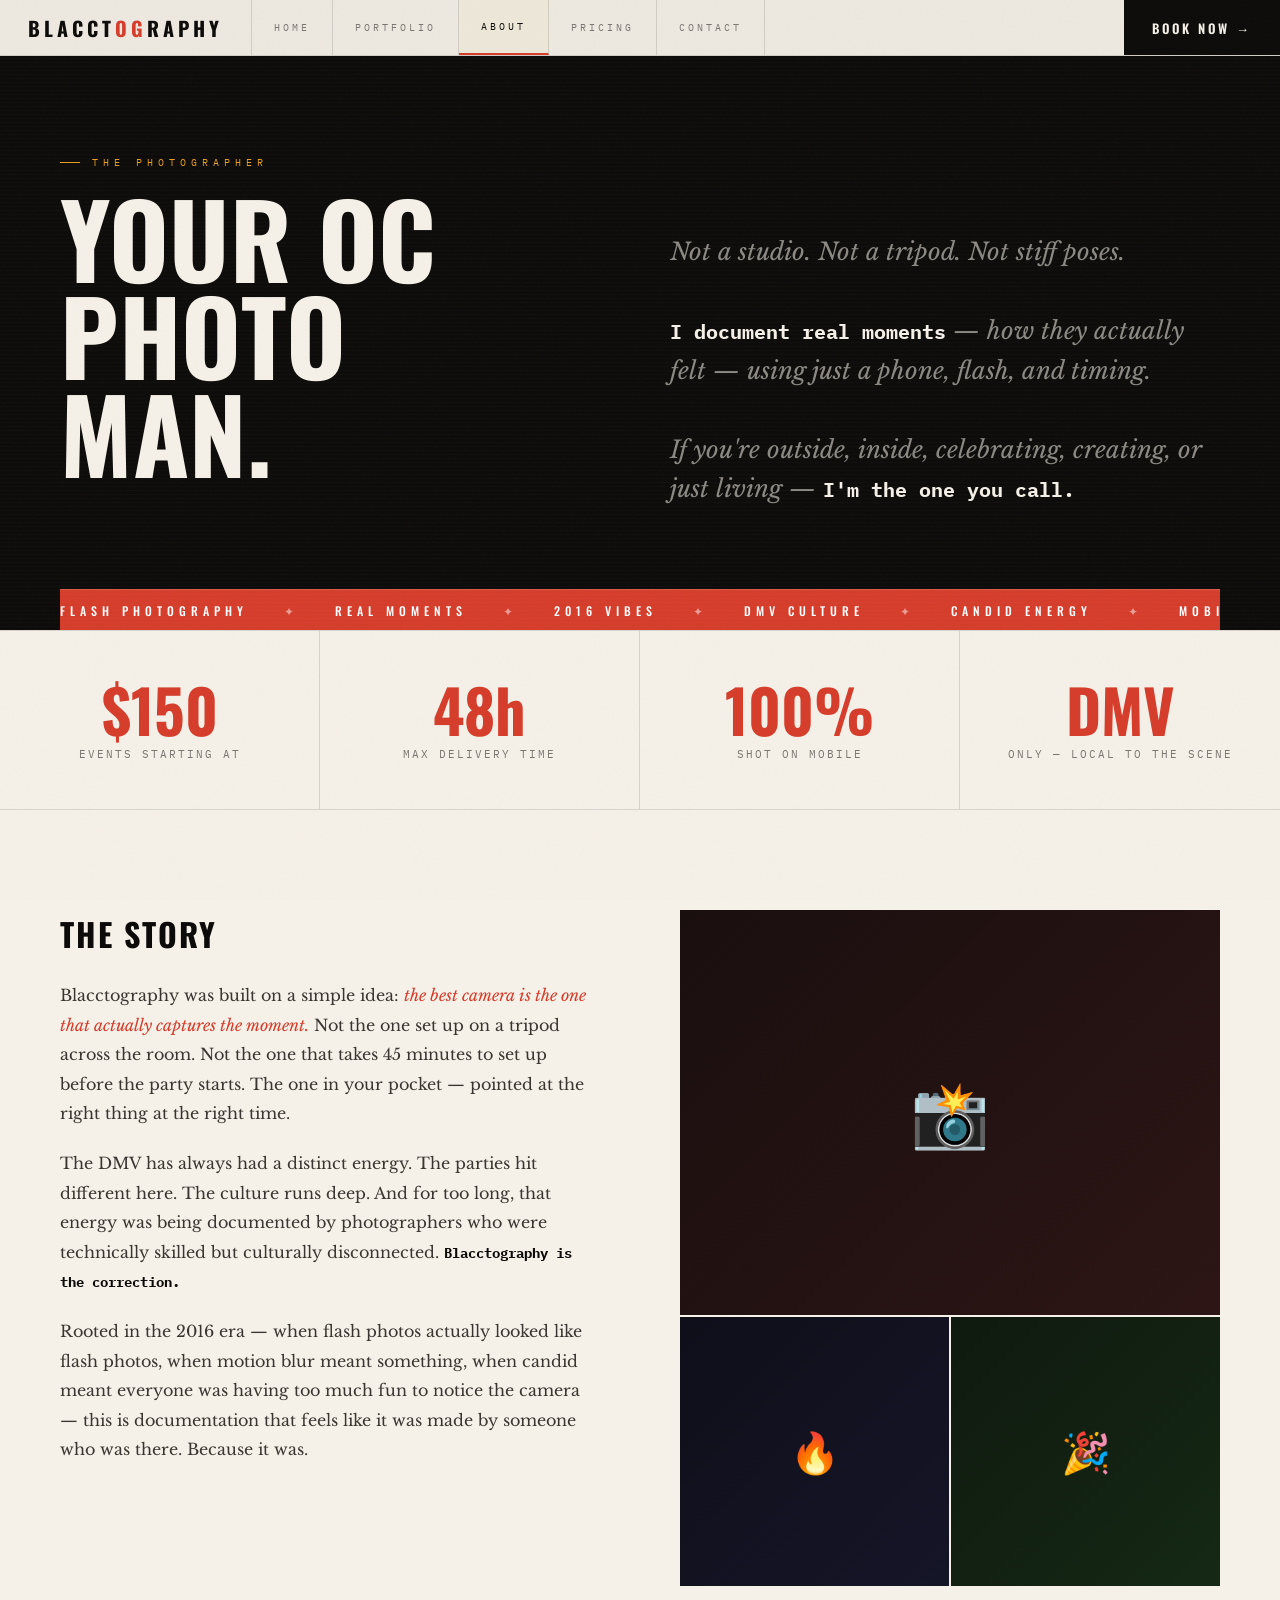
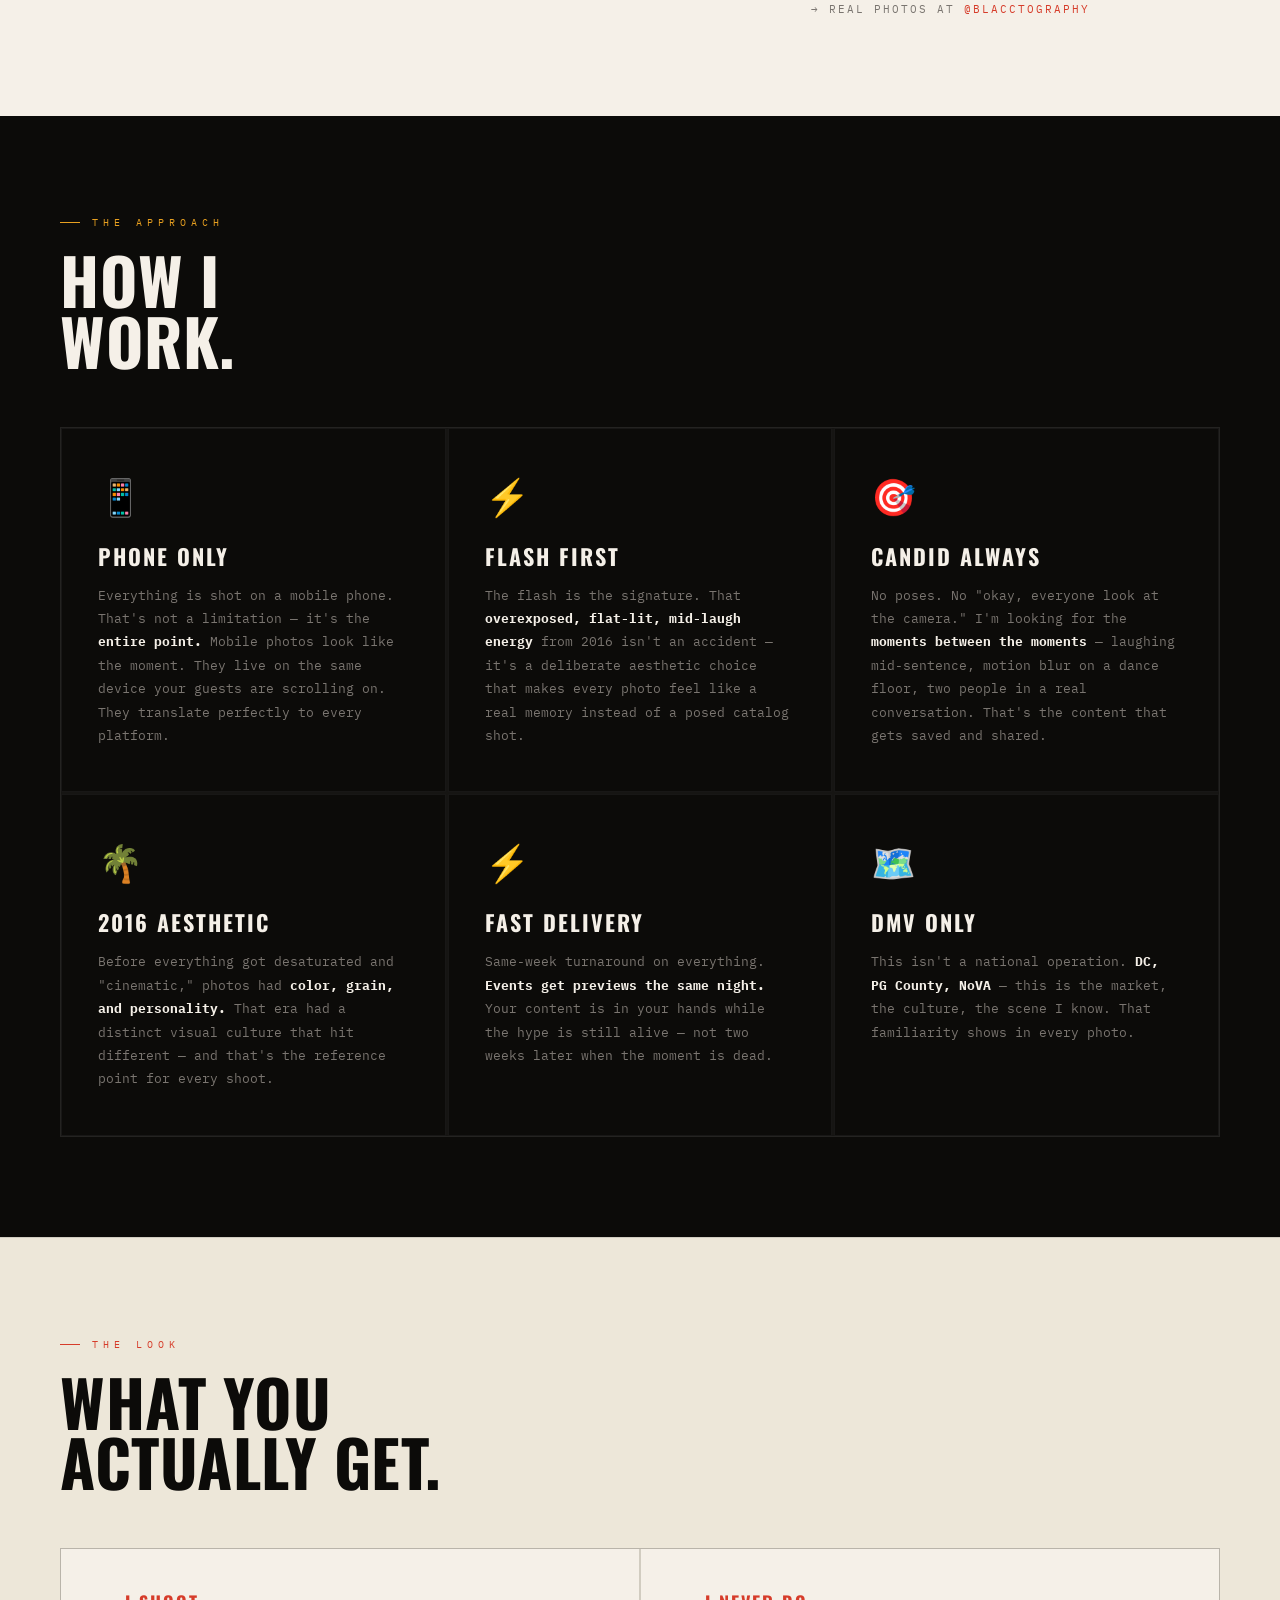
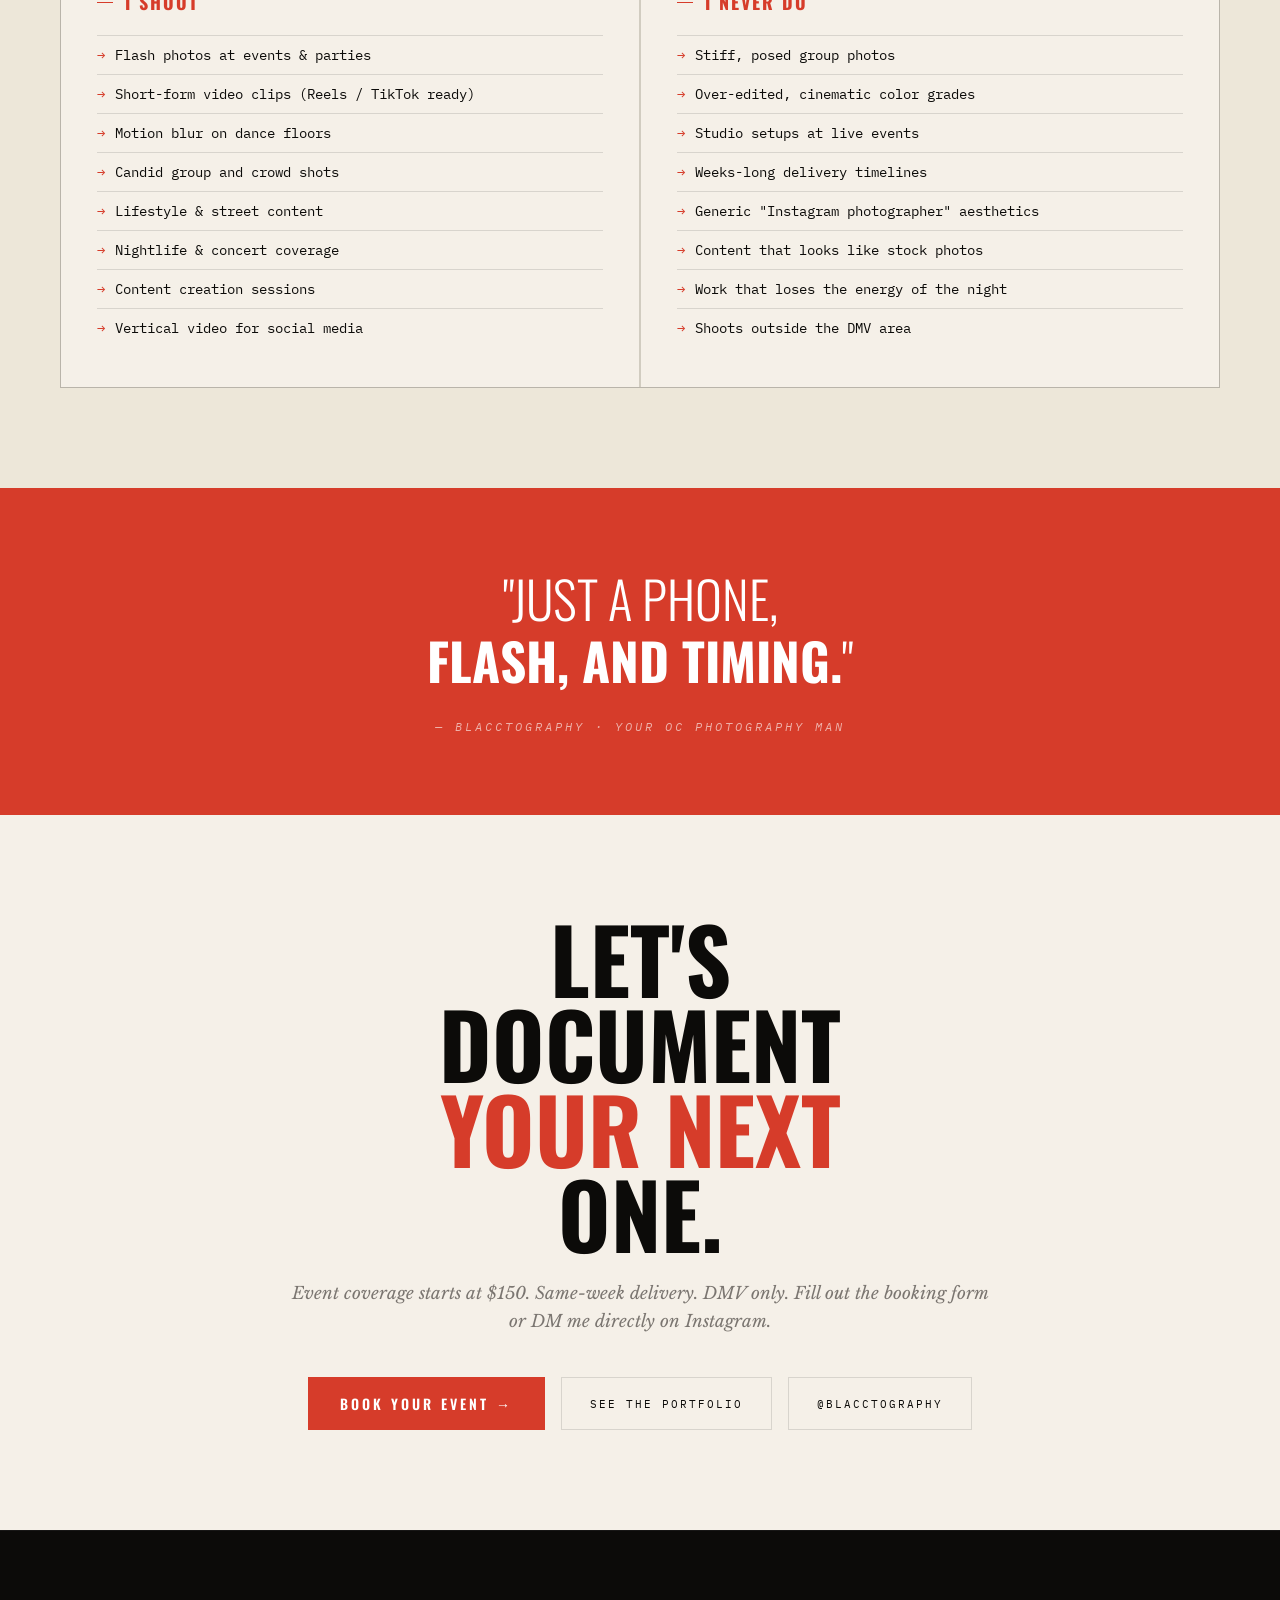
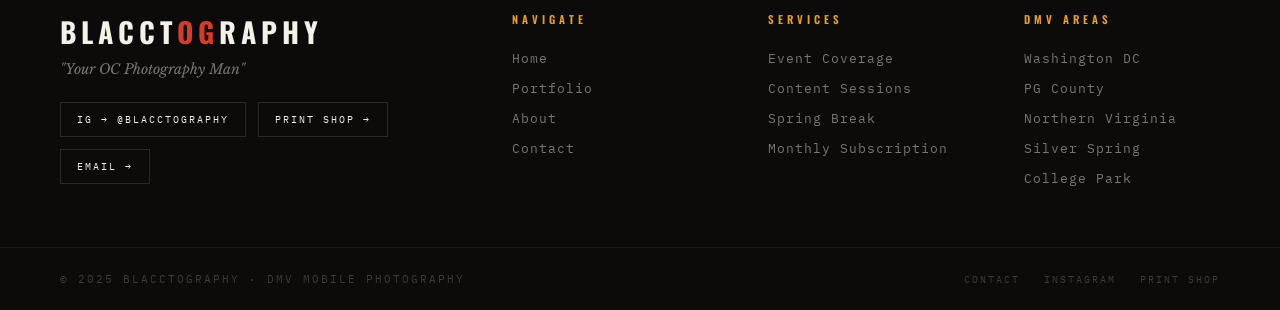
==== about.html @ 27b6a7c4 "Add files via upload" ====
<!DOCTYPE html>
<html lang="en">
<head>
  <meta charset="UTF-8"/>
  <meta name="viewport" content="width=device-width, initial-scale=1.0"/>
  <meta name="description" content="About Blacctography — Your OC Photography Man. Mobile phone photography rooted in real moments, 2016 nostalgia, and DMV culture."/>
  <title>About — BLACCTOGRAPHY</title>
  <link rel="preconnect" href="https://fonts.googleapis.com"/>
  <link rel="preconnect" href="https://fonts.gstatic.com" crossorigin/>
  <link href="https://fonts.googleapis.com/css2?family=Oswald:wght@200;300;400;500;600;700&family=IBM+Plex+Mono:ital,wght@0,300;0,400;0,500;0,700;1,400&family=Libre+Baskerville:ital,wght@0,400;0,700;1,400&display=swap" rel="stylesheet"/>
  <link rel="stylesheet" href="css/style.css"/>
  <style>

    /* ABOUT HERO */
    .about-hero {
      background: var(--ink);
      padding: 110px var(--pad-x) 0;
      position: relative; overflow: hidden;
      display: grid; grid-template-rows: 1fr auto;
      min-height: 70vh;
    }
    .about-hero::before {
      content:''; position:absolute; inset:0;
      background:repeating-linear-gradient(0deg,transparent,transparent 3px,rgba(255,255,255,.015) 3px,rgba(255,255,255,.015) 4px);
      pointer-events:none;
    }
    .about-hero-inner { max-width: var(--max-w); margin:0 auto; position:relative; z-index:2; display:grid; grid-template-columns:1fr 1fr; gap:60px; align-items:end; padding-bottom:80px; }
    .about-hero .section-kicker { color:var(--amber); }
    .about-hero .section-kicker::before { background:var(--amber); }
    .about-hero .section-title { color:var(--paper); font-size:clamp(56px,8vw,120px); }
    .about-hero-sub { font-family:var(--font-serif); font-style:italic; font-size:clamp(18px,2vw,24px); color:rgba(245,240,232,.55); line-height:1.65; }
    .about-hero-sub strong { color:var(--paper); font-style:normal; font-family:var(--font-mono); font-size:.85em; }

    /* About bio section */
    .about-bio { padding: 100px var(--pad-x); }
    .about-bio-inner { max-width: var(--max-w); margin:0 auto; display:grid; grid-template-columns:1fr 1fr; gap:80px; align-items:start; }
    .bio-text h3 { font-family:var(--font-display); font-weight:700; font-size:32px; text-transform:uppercase; letter-spacing:2px; margin-bottom:24px; }
    .bio-text p { font-family:var(--font-serif); font-size:16px; line-height:1.85; color:#3a3530; margin-bottom:20px; }
    .bio-text p:last-child { margin-bottom:0; }
    .bio-text strong { color:var(--ink); font-family:var(--font-mono); font-size:.9em; }
    .bio-text em { font-style:italic; color:var(--red); }

    /* Gear / approach grid */
    .about-pillars { background:var(--ink); padding:100px var(--pad-x); }
    .pillars-inner { max-width:var(--max-w); margin:0 auto; }
    .pillars-grid { display:grid; grid-template-columns:repeat(3,1fr); gap:var(--gap); background:rgba(255,255,255,.04); border:1px solid rgba(255,255,255,.06); margin-top:56px; }
    .pillar { background:var(--ink); padding:44px 36px; border:1px solid rgba(255,255,255,.05); transition:border-color .25s; }
    .pillar:hover { border-color:rgba(214,60,42,.4); }
    .pillar-icon { font-size:36px; margin-bottom:20px; display:block; }
    .pillar-title { font-family:var(--font-display); font-weight:700; font-size:22px; text-transform:uppercase; letter-spacing:2px; color:var(--paper); margin-bottom:12px; }
    .pillar-body { font-size:13px; color:var(--mid); line-height:1.8; }
    .pillar-body strong { color:var(--paper); }
    .about-pillars .section-kicker { color:var(--amber); }
    .about-pillars .section-kicker::before { background:var(--amber); }
    .about-pillars .section-title { color:var(--paper); }

    /* Vibe list */
    .vibe-section { padding:100px var(--pad-x); background:var(--cream); border-top:1px solid var(--border); }
    .vibe-inner { max-width:var(--max-w); margin:0 auto; }
    .vibe-grid { display:grid; grid-template-columns:repeat(2,1fr); gap:var(--gap); background:var(--border); border:1px solid var(--border); margin-top:56px; }
    .vibe-block { background:var(--paper); padding:40px 36px; }
    .vibe-block-title { font-family:var(--font-display); font-weight:700; font-size:18px; text-transform:uppercase; letter-spacing:2px; margin-bottom:20px; color:var(--red); display:flex; align-items:center; gap:12px; }
    .vibe-block-title::before { content:''; display:block; width:16px; height:1px; background:var(--red); }
    .vibe-items { list-style:none; }
    .vibe-items li { font-size:14px; padding:10px 0; border-top:1px solid var(--border); display:flex; align-items:center; gap:10px; color:var(--ink); }
    .vibe-items li::before { content:'→'; color:var(--red); font-family:var(--font-mono); flex-shrink:0; }

    /* Numbers bar */
    .numbers-bar { background:var(--paper); border-top:1px solid var(--border); border-bottom:1px solid var(--border); display:grid; grid-template-columns:repeat(4,1fr); }
    .num-item { padding:48px 32px; border-right:1px solid var(--border); text-align:center; }
    .num-item:last-child { border-right:none; }
    .num-val { font-family:var(--font-display); font-weight:700; font-size:60px; line-height:1; color:var(--red); display:block; }
    .num-lbl { font-size:11px; letter-spacing:2px; text-transform:uppercase; color:var(--mid); margin-top:8px; display:block; }

    /* Press quote */
    .press-quote { background:var(--red); padding:80px var(--pad-x); text-align:center; }
    .press-quote blockquote { font-family:var(--font-display); font-weight:300; font-size:clamp(28px,4vw,52px); text-transform:uppercase; color:white; line-height:1.2; max-width:900px; margin:0 auto 24px; }
    .press-quote blockquote strong { font-weight:700; }
    .press-quote cite { font-family:var(--font-mono); font-size:12px; letter-spacing:3px; color:rgba(255,255,255,.6); text-transform:uppercase; }

    /* CTA */
    .about-cta { padding:100px var(--pad-x); text-align:center; }
    .about-cta-inner { max-width:700px; margin:0 auto; }
    .about-cta h2 { font-family:var(--font-display); font-weight:700; font-size:clamp(48px,7vw,96px); text-transform:uppercase; line-height:.95; margin-bottom:24px; }
    .about-cta h2 em { font-style:normal; color:var(--red); }
    .about-cta p { font-family:var(--font-serif); font-style:italic; font-size:17px; color:var(--mid); line-height:1.7; margin-bottom:40px; }
    .about-cta-btns { display:flex; gap:16px; justify-content:center; flex-wrap:wrap; }

    @media (max-width:900px) {
      .pillars-grid { grid-template-columns:1fr 1fr; }
      .numbers-bar { grid-template-columns:1fr 1fr; }
    }
    @media (max-width:768px) {
      .about-hero-inner { grid-template-columns:1fr; padding-bottom:60px; }
      .about-bio-inner { grid-template-columns:1fr; gap:48px; }
      .vibe-grid { grid-template-columns:1fr; }
      .pillars-grid { grid-template-columns:1fr; }
    }
    @media (max-width:480px) {
      .numbers-bar { grid-template-columns:1fr 1fr; }
    }
  </style>
</head>
<body>

<div id="flash-overlay"></div>
<div class="toast" id="toast"></div>

<!-- NAV -->
<nav>
  <a class="nav-brand" href="index.html">BLACCT<em>OG</em>RAPHY</a>
  <ul class="nav-links">
    <li><a href="index.html">Home</a></li>
    <li><a href="portfolio.html">Portfolio</a></li>
    <li><a href="about.html">About</a></li>
    <li><a href="index.html#pricing">Pricing</a></li>
    <li><a href="contact.html">Contact</a></li>
  </ul>
  <a href="index.html#book" class="nav-book">Book Now →</a>
  <button class="nav-toggle" aria-label="Menu"><span></span><span></span><span></span></button>
</nav>

<!-- HERO -->
<div class="about-hero">
  <div class="about-hero-inner">
    <div>
      <span class="section-kicker">The Photographer</span>
      <h1 class="section-title sr">YOUR OC<br/>PHOTO<br/>MAN.</h1>
    </div>
    <div class="sr sr-delay-2">
      <p class="about-hero-sub">
        Not a studio. Not a tripod. Not stiff poses.<br/><br/>
        <strong>I document real moments</strong> — how they actually felt — using just a phone, flash, and timing.<br/><br/>
        If you're outside, inside, celebrating, creating, or just living — <strong>I'm the one you call.</strong>
      </p>
    </div>
  </div>
  <div class="ticker-strip">
    <span class="ticker-track">
      Flash Photography <span class="dot">✦</span> Real Moments <span class="dot">✦</span> 2016 Vibes <span class="dot">✦</span> DMV Culture <span class="dot">✦</span> Candid Energy <span class="dot">✦</span> Mobile Photography <span class="dot">✦</span> No Stiff Poses <span class="dot">✦</span> Just Culture <span class="dot">✦</span>&nbsp;Flash Photography <span class="dot">✦</span> Real Moments <span class="dot">✦</span> 2016 Vibes <span class="dot">✦</span> DMV Culture <span class="dot">✦</span> Candid Energy <span class="dot">✦</span> Mobile Photography <span class="dot">✦</span> No Stiff Poses <span class="dot">✦</span> Just Culture <span class="dot">✦</span>&nbsp;
    </span>
  </div>
</div>

<!-- NUMBERS -->
<div class="numbers-bar sr">
  <div class="num-item"><span class="num-val">$150</span><span class="num-lbl">Events Starting At</span></div>
  <div class="num-item"><span class="num-val">48h</span><span class="num-lbl">Max Delivery Time</span></div>
  <div class="num-item"><span class="num-val">100%</span><span class="num-lbl">Shot on Mobile</span></div>
  <div class="num-item"><span class="num-val">DMV</span><span class="num-lbl">Only — Local to the Scene</span></div>
</div>

<!-- BIO -->
<section class="about-bio">
  <div class="about-bio-inner">
    <div class="bio-text sr">
      <h3>The Story</h3>
      <p>
        Blacctography was built on a simple idea: <em>the best camera is the one that actually captures the moment.</em> Not the one set up on a tripod across the room. Not the one that takes 45 minutes to set up before the party starts. The one in your pocket — pointed at the right thing at the right time.
      </p>
      <p>
        The DMV has always had a distinct energy. The parties hit different here. The culture runs deep. And for too long, that energy was being documented by photographers who were technically skilled but culturally disconnected. <strong>Blacctography is the correction.</strong>
      </p>
      <p>
        Rooted in the 2016 era — when flash photos actually looked like flash photos, when motion blur meant something, when candid meant everyone was having too much fun to notice the camera — this is documentation that feels like it was made by someone who was there. Because it was.
      </p>
    </div>
    <div class="sr sr-delay-2">
      <!-- Polaroid display — swap emojis for real photos once uploaded -->
      <div style="display:grid;gap:var(--gap);">
        <div style="background:linear-gradient(135deg,#1a0f0f,#2d1515);aspect-ratio:4/3;display:flex;align-items:center;justify-content:center;font-size:64px;">📸</div>
        <div style="display:grid;grid-template-columns:1fr 1fr;gap:var(--gap);">
          <div style="background:linear-gradient(135deg,#0f0f1a,#151528);aspect-ratio:1;display:flex;align-items:center;justify-content:center;font-size:40px;">🔥</div>
          <div style="background:linear-gradient(135deg,#0f1a0f,#152815);aspect-ratio:1;display:flex;align-items:center;justify-content:center;font-size:40px;">🎉</div>
        </div>
      </div>
      <p style="margin-top:16px;font-size:11px;letter-spacing:2px;color:var(--mid);text-transform:uppercase;text-align:center;">
        → Real photos at <a href="https://instagram.com/blacctography" target="_blank" rel="noopener" style="color:var(--red);text-decoration:none;">@blacctography</a>
      </p>
    </div>
  </div>
</section>

<!-- PILLARS -->
<div class="about-pillars">
  <div class="pillars-inner">
    <span class="section-kicker">The Approach</span>
    <h2 class="section-title sr">HOW I<br/>WORK.</h2>
    <div class="pillars-grid sr sr-delay-1">
      <div class="pillar">
        <span class="pillar-icon">📱</span>
        <div class="pillar-title">Phone Only</div>
        <p class="pillar-body">Everything is shot on a mobile phone. That's not a limitation — it's the <strong>entire point.</strong> Mobile photos look like the moment. They live on the same device your guests are scrolling on. They translate perfectly to every platform.</p>
      </div>
      <div class="pillar">
        <span class="pillar-icon">⚡</span>
        <div class="pillar-title">Flash First</div>
        <p class="pillar-body">The flash is the signature. That <strong>overexposed, flat-lit, mid-laugh energy</strong> from 2016 isn't an accident — it's a deliberate aesthetic choice that makes every photo feel like a real memory instead of a posed catalog shot.</p>
      </div>
      <div class="pillar">
        <span class="pillar-icon">🎯</span>
        <div class="pillar-title">Candid Always</div>
        <p class="pillar-body">No poses. No "okay, everyone look at the camera." I'm looking for the <strong>moments between the moments</strong> — laughing mid-sentence, motion blur on a dance floor, two people in a real conversation. That's the content that gets saved and shared.</p>
      </div>
      <div class="pillar">
        <span class="pillar-icon">🌴</span>
        <div class="pillar-title">2016 Aesthetic</div>
        <p class="pillar-body">Before everything got desaturated and "cinematic," photos had <strong>color, grain, and personality.</strong> That era had a distinct visual culture that hit different — and that's the reference point for every shoot.</p>
      </div>
      <div class="pillar">
        <span class="pillar-icon">⚡</span>
        <div class="pillar-title">Fast Delivery</div>
        <p class="pillar-body">Same-week turnaround on everything. <strong>Events get previews the same night.</strong> Your content is in your hands while the hype is still alive — not two weeks later when the moment is dead.</p>
      </div>
      <div class="pillar">
        <span class="pillar-icon">🗺️</span>
        <div class="pillar-title">DMV Only</div>
        <p class="pillar-body">This isn't a national operation. <strong>DC, PG County, NoVA</strong> — this is the market, the culture, the scene I know. That familiarity shows in every photo.</p>
      </div>
    </div>
  </div>
</div>

<!-- VIBE LIST -->
<section class="vibe-section">
  <div class="vibe-inner">
    <span class="section-kicker">The Look</span>
    <h2 class="section-title sr">WHAT YOU<br/>ACTUALLY GET.</h2>
    <div class="vibe-grid sr sr-delay-1">
      <div class="vibe-block">
        <div class="vibe-block-title">I Shoot</div>
        <ul class="vibe-items">
          <li>Flash photos at events &amp; parties</li>
          <li>Short-form video clips (Reels / TikTok ready)</li>
          <li>Motion blur on dance floors</li>
          <li>Candid group and crowd shots</li>
          <li>Lifestyle &amp; street content</li>
          <li>Nightlife &amp; concert coverage</li>
          <li>Content creation sessions</li>
          <li>Vertical video for social media</li>
        </ul>
      </div>
      <div class="vibe-block">
        <div class="vibe-block-title">I Never Do</div>
        <ul class="vibe-items">
          <li>Stiff, posed group photos</li>
          <li>Over-edited, cinematic color grades</li>
          <li>Studio setups at live events</li>
          <li>Weeks-long delivery timelines</li>
          <li>Generic "Instagram photographer" aesthetics</li>
          <li>Content that looks like stock photos</li>
          <li>Work that loses the energy of the night</li>
          <li>Shoots outside the DMV area</li>
        </ul>
      </div>
    </div>
  </div>
</section>

<!-- PRESS QUOTE -->
<div class="press-quote sr">
  <blockquote>
    "Just a phone,<br/><strong>flash, and timing.</strong>"
  </blockquote>
  <cite>— Blacctography · Your OC Photography Man</cite>
</div>

<!-- CTA -->
<section class="about-cta">
  <div class="about-cta-inner sr">
    <h2>LET'S<br/>DOCUMENT<br/><em>YOUR NEXT</em><br/>ONE.</h2>
    <p>Event coverage starts at $150. Same-week delivery. DMV only. Fill out the booking form or DM me directly on Instagram.</p>
    <div class="about-cta-btns">
      <a href="index.html#book" class="btn-primary">Book Your Event →</a>
      <a href="portfolio.html" class="btn-ghost">See the Portfolio</a>
      <a href="https://instagram.com/blacctography" target="_blank" rel="noopener" class="btn-ghost">@blacctography</a>
    </div>
  </div>
</section>

<!-- FOOTER -->
<footer class="site-footer">
  <div class="footer-main">
    <div>
      <a href="index.html" class="foot-brand-name">BLACCT<em>OG</em>RAPHY</a>
      <p class="foot-tagline">"Your OC Photography Man"</p>
      <div class="foot-socials">
        <a href="https://instagram.com/blacctography" target="_blank" rel="noopener" class="foot-social-btn">IG → @blacctography</a>
        <a href="https://blacctographyinc.pixieset.com" target="_blank" rel="noopener" class="foot-social-btn">Print Shop →</a>
        <a href="mailto:connectwithblaccmatter@gmail.com" class="foot-social-btn">Email →</a>
      </div>
    </div>
    <div>
      <div class="footer-col-title">Navigate</div>
      <ul class="footer-col-links">
        <li><a href="index.html">Home</a></li>
        <li><a href="portfolio.html">Portfolio</a></li>
        <li><a href="about.html">About</a></li>
        <li><a href="contact.html">Contact</a></li>
      </ul>
    </div>
    <div>
      <div class="footer-col-title">Services</div>
      <ul class="footer-col-links">
        <li><a href="index.html#pricing">Event Coverage</a></li>
        <li><a href="index.html#pricing">Content Sessions</a></li>
        <li><a href="index.html#pricing">Spring Break</a></li>
        <li><a href="index.html#pricing">Monthly Subscription</a></li>
      </ul>
    </div>
    <div>
      <div class="footer-col-title">DMV Areas</div>
      <ul class="footer-col-links">
        <li><a href="#">Washington DC</a></li>
        <li><a href="#">PG County</a></li>
        <li><a href="#">Northern Virginia</a></li>
        <li><a href="#">Silver Spring</a></li>
        <li><a href="#">College Park</a></li>
      </ul>
    </div>
  </div>
  <div class="footer-bottom">
    <p class="footer-copy">© 2025 Blacctography · DMV Mobile Photography</p>
    <div class="footer-legal">
      <a href="mailto:connectwithblaccmatter@gmail.com">Contact</a>
      <a href="https://instagram.com/blacctography" target="_blank" rel="noopener">Instagram</a>
      <a href="https://blacctographyinc.pixieset.com" target="_blank" rel="noopener">Print Shop</a>
    </div>
  </div>
</footer>

<script src="js/main.js"></script>
</body>
</html>
---- css/style.css ----
/* ═══════════════════════════════════════════════════════════════════
   BLACCTOGRAPHY — Global Stylesheet
   blacctography.github.io  |  @blacctography
   ═══════════════════════════════════════════════════════════════════ */

/* ─── TOKENS ──────────────────────────────────────────────────────── */
:root {
  --ink:     #0c0b09;
  --paper:   #f5f0e8;
  --cream:   #ede7d9;
  --white:   #ffffff;
  --red:     #d63c2a;
  --amber:   #e8a020;
  --mid:     #7a7570;
  --muted:   #b0a89e;
  --border:  rgba(12,11,9,0.12);
  --gap:     2px;

  --font-display: 'Oswald', sans-serif;
  --font-mono:    'IBM Plex Mono', monospace;
  --font-serif:   'Libre Baskerville', serif;

  --nav-h: 56px;
  --max-w: 1280px;
  --pad-x: 60px;
}

/* ─── RESET ───────────────────────────────────────────────────────── */
*, *::before, *::after { box-sizing: border-box; margin: 0; padding: 0; }
html { scroll-behavior: smooth; font-size: 16px; -webkit-text-size-adjust: 100%; }

body {
  background: var(--paper);
  color: var(--ink);
  font-family: var(--font-mono);
  overflow-x: hidden;
  cursor: crosshair;
  min-height: 100vh;
}

img { display: block; max-width: 100%; height: auto; }
a   { cursor: crosshair; }

/* ─── GRAIN OVERLAY ───────────────────────────────────────────────── */
body::after {
  content: '';
  position: fixed; inset: 0;
  pointer-events: none; z-index: 9000;
  opacity: .4;
  background-image: url("data:image/svg+xml,%3Csvg xmlns='http://www.w3.org/2000/svg' width='300' height='300'%3E%3Cfilter id='n'%3E%3CfeTurbulence type='fractalNoise' baseFrequency='.75' numOctaves='4' stitchTiles='stitch'/%3E%3C/filter%3E%3Crect width='300' height='300' filter='url(%23n)' opacity='.07'/%3E%3C/svg%3E");
}

/* ─── FLASH OVERLAY ───────────────────────────────────────────────── */
#flash-overlay {
  position: fixed; inset: 0;
  background: white;
  opacity: 0;
  pointer-events: none;
  z-index: 9999;
  transition: opacity 0.05s ease;
}

/* ─── TOAST ───────────────────────────────────────────────────────── */
.toast {
  position: fixed; bottom: 32px; left: 50%;
  transform: translateX(-50%) translateY(120px);
  background: var(--ink);
  color: var(--paper);
  font-family: var(--font-mono);
  font-size: 12px;
  letter-spacing: 1px;
  padding: 16px 28px;
  border-left: 4px solid var(--red);
  z-index: 8000;
  opacity: 0;
  transition: transform .4s ease, opacity .4s ease;
  white-space: nowrap;
  max-width: 90vw;
  text-align: center;
}
.toast.show { transform: translateX(-50%) translateY(0); opacity: 1; }

/* ─── NAVIGATION ──────────────────────────────────────────────────── */
nav {
  position: fixed; top: 0; left: 0; right: 0;
  z-index: 500;
  height: var(--nav-h);
  display: flex; align-items: stretch; justify-content: space-between;
  background: rgba(245,240,232,0.97);
  backdrop-filter: blur(10px);
  -webkit-backdrop-filter: blur(10px);
  border-bottom: 1px solid var(--border);
}

.nav-brand {
  display: flex; align-items: center;
  padding: 0 28px;
  font-family: var(--font-display);
  font-weight: 700;
  font-size: 20px;
  letter-spacing: 4px;
  text-transform: uppercase;
  text-decoration: none;
  color: var(--ink);
  border-right: 1px solid var(--border);
  flex-shrink: 0;
  transition: color .15s;
}
.nav-brand em { color: var(--red); font-style: normal; }
.nav-brand:hover { color: var(--red); }

.nav-links {
  display: flex; align-items: stretch;
  list-style: none;
  flex: 1;
}
.nav-links li { display: flex; }
.nav-links a {
  display: flex; align-items: center;
  padding: 0 22px;
  font-size: 10px;
  letter-spacing: 3px;
  text-transform: uppercase;
  text-decoration: none;
  color: var(--mid);
  border-right: 1px solid var(--border);
  transition: color .15s, background .15s;
  white-space: nowrap;
}
.nav-links a:hover,
.nav-links a.active { color: var(--ink); background: var(--cream); }
.nav-links a.active { border-bottom: 2px solid var(--red); }

.nav-book {
  display: flex; align-items: center;
  padding: 0 28px;
  font-family: var(--font-display);
  font-weight: 600;
  font-size: 13px;
  letter-spacing: 3px;
  text-transform: uppercase;
  text-decoration: none;
  background: var(--ink);
  color: var(--paper);
  flex-shrink: 0;
  transition: background .2s;
  white-space: nowrap;
}
.nav-book:hover { background: var(--red); }

/* Hamburger — mobile only */
.nav-toggle {
  display: none;
  align-items: center; justify-content: center;
  width: var(--nav-h); height: var(--nav-h);
  background: none; border: none;
  cursor: crosshair;
  flex-shrink: 0;
  flex-direction: column; gap: 5px;
  padding: 0;
}
.nav-toggle span {
  display: block; width: 22px; height: 1.5px;
  background: var(--ink);
  transition: transform .25s, opacity .25s;
}
.nav-toggle.open span:nth-child(1) { transform: translateY(6.5px) rotate(45deg); }
.nav-toggle.open span:nth-child(2) { opacity: 0; }
.nav-toggle.open span:nth-child(3) { transform: translateY(-6.5px) rotate(-45deg); }

/* ─── PAGE WRAPPER ────────────────────────────────────────────────── */
.page-content {
  padding-top: var(--nav-h);
  min-height: 100vh;
}

/* ─── SHARED SECTION UTILITIES ────────────────────────────────────── */
.section-pad { padding: 100px var(--pad-x); }
.section-pad-sm { padding: 64px var(--pad-x); }
.max-w { max-width: var(--max-w); margin-left: auto; margin-right: auto; }

.section-kicker {
  display: flex; align-items: center; gap: 12px;
  font-size: 10px;
  letter-spacing: 5px;
  text-transform: uppercase;
  color: var(--red);
  margin-bottom: 20px;
}
.section-kicker::before {
  content: '';
  display: block;
  width: 20px; height: 1px;
  background: var(--red);
  flex-shrink: 0;
}

.section-title {
  font-family: var(--font-display);
  font-weight: 700;
  font-size: clamp(40px, 5vw, 72px);
  line-height: .95;
  text-transform: uppercase;
  letter-spacing: .5px;
  margin-bottom: 28px;
}

.section-body {
  font-family: var(--font-serif);
  font-size: 17px;
  line-height: 1.8;
  color: #3a3530;
  max-width: 560px;
}

/* ─── SCROLL REVEAL ───────────────────────────────────────────────── */
.sr {
  opacity: 0;
  transform: translateY(28px);
  transition: opacity .65s ease, transform .65s ease;
}
.sr.in { opacity: 1; transform: translateY(0); }
.sr-delay-1 { transition-delay: .1s; }
.sr-delay-2 { transition-delay: .2s; }
.sr-delay-3 { transition-delay: .3s; }
.sr-delay-4 { transition-delay: .4s; }

/* ─── BUTTONS / CTAs ──────────────────────────────────────────────── */
.btn-primary {
  display: inline-flex; align-items: center; gap: 10px;
  background: var(--red);
  color: white;
  font-family: var(--font-display);
  font-weight: 600;
  font-size: 14px;
  letter-spacing: 3px;
  text-transform: uppercase;
  padding: 16px 32px;
  text-decoration: none;
  border: none;
  cursor: crosshair;
  transition: background .2s, transform .15s;
  position: relative; overflow: hidden;
}
.btn-primary::after {
  content: '';
  position: absolute; inset: 0;
  background: linear-gradient(120deg, transparent 30%, rgba(255,255,255,.1) 50%, transparent 70%);
  transform: translateX(-100%);
  transition: transform .5s;
}
.btn-primary:hover { background: #bf2e1e; transform: translateY(-2px); }
.btn-primary:hover::after { transform: translateX(100%); }

.btn-ghost {
  display: inline-flex; align-items: center; gap: 10px;
  background: transparent;
  color: var(--ink);
  font-family: var(--font-mono);
  font-size: 11px;
  letter-spacing: 2px;
  text-transform: uppercase;
  padding: 15px 28px;
  text-decoration: none;
  border: 1px solid var(--border);
  cursor: crosshair;
  transition: border-color .2s, color .2s, background .2s;
}
.btn-ghost:hover { border-color: var(--ink); background: var(--ink); color: var(--paper); }

.btn-ghost-light {
  display: inline-flex; align-items: center; gap: 10px;
  background: transparent;
  color: var(--paper);
  font-family: var(--font-mono);
  font-size: 11px;
  letter-spacing: 2px;
  text-transform: uppercase;
  padding: 15px 28px;
  text-decoration: none;
  border: 1px solid rgba(245,240,232,0.25);
  cursor: crosshair;
  transition: border-color .2s;
}
.btn-ghost-light:hover { border-color: var(--paper); }

/* ─── TICKER STRIP ────────────────────────────────────────────────── */
.ticker-strip {
  background: var(--red);
  padding: 10px 0;
  overflow: hidden;
  white-space: nowrap;
  border-top: 1px solid rgba(255,255,255,.15);
}
.ticker-track {
  display: inline-block;
  animation: ticker 28s linear infinite;
  font-family: var(--font-display);
  font-weight: 500;
  font-size: 12px;
  letter-spacing: 5px;
  text-transform: uppercase;
  color: white;
}
.ticker-track .dot { margin: 0 28px; opacity: .5; }

/* ─── FOOTER ──────────────────────────────────────────────────────── */
.site-footer {
  background: var(--ink);
  border-top: 1px solid rgba(255,255,255,.05);
}

.footer-main {
  display: grid;
  grid-template-columns: 2fr 1fr 1fr 1fr;
  gap: 60px;
  padding: 80px var(--pad-x) 60px;
  max-width: var(--max-w);
  margin: 0 auto;
}

.foot-brand-name {
  font-family: var(--font-display);
  font-weight: 700;
  font-size: 28px;
  letter-spacing: 5px;
  color: var(--paper);
  text-transform: uppercase;
  text-decoration: none;
  display: block;
  margin-bottom: 8px;
}
.foot-brand-name em { color: var(--red); font-style: normal; }

.foot-tagline {
  font-family: var(--font-serif);
  font-style: italic;
  font-size: 14px;
  color: var(--mid);
  margin-bottom: 24px;
}

.foot-socials { display: flex; gap: 12px; flex-wrap: wrap; }
.foot-social-btn {
  display: inline-flex; align-items: center; gap: 8px;
  background: transparent;
  border: 1px solid rgba(255,255,255,.12);
  color: var(--paper);
  font-family: var(--font-mono);
  font-size: 10px;
  letter-spacing: 2px;
  text-transform: uppercase;
  padding: 10px 16px;
  text-decoration: none;
  transition: border-color .2s, background .2s;
}
.foot-social-btn:hover { border-color: var(--red); background: rgba(214,60,42,.1); }

.footer-col-title {
  font-family: var(--font-display);
  font-weight: 600;
  font-size: 11px;
  letter-spacing: 4px;
  text-transform: uppercase;
  color: var(--amber);
  margin-bottom: 20px;
}
.footer-col-links { list-style: none; display: flex; flex-direction: column; gap: 10px; }
.footer-col-links a {
  font-size: 13px;
  color: var(--mid);
  text-decoration: none;
  letter-spacing: 1px;
  transition: color .15s;
}
.footer-col-links a:hover { color: var(--paper); }

.footer-bottom {
  border-top: 1px solid rgba(255,255,255,.06);
  padding: 24px var(--pad-x);
  display: flex; align-items: center; justify-content: space-between;
  max-width: var(--max-w); margin: 0 auto;
  gap: 20px; flex-wrap: wrap;
}
.footer-copy { font-size: 11px; letter-spacing: 2px; color: rgba(255,255,255,.2); text-transform: uppercase; }
.footer-legal { display: flex; gap: 24px; }
.footer-legal a { font-size: 10px; letter-spacing: 2px; color: rgba(255,255,255,.2); text-decoration: none; text-transform: uppercase; transition: color .15s; }
.footer-legal a:hover { color: var(--mid); }

/* ─── ANIMATIONS ──────────────────────────────────────────────────── */
@keyframes ticker {
  from { transform: translateX(0); }
  to   { transform: translateX(-50%); }
}
@keyframes fadeUp {
  from { opacity: 0; transform: translateY(20px); }
  to   { opacity: 1; transform: translateY(0); }
}
@keyframes fadeIn {
  from { opacity: 0; }
  to   { opacity: 1; }
}
@keyframes scanline {
  0%   { transform: translateY(-100%); }
  100% { transform: translateY(100vh); }
}

/* ─── RESPONSIVE ──────────────────────────────────────────────────── */
@media (max-width: 1024px) {
  :root { --pad-x: 40px; }
  .footer-main { grid-template-columns: 1fr 1fr; gap: 40px; }
}

@media (max-width: 768px) {
  :root { --pad-x: 24px; }

  .nav-links { display: none; flex-direction: column; position: absolute; top: var(--nav-h); left: 0; right: 0; background: var(--paper); border-bottom: 1px solid var(--border); z-index: 400; }
  .nav-links.open { display: flex; }
  .nav-links li { border-right: none; border-bottom: 1px solid var(--border); }
  .nav-links a { padding: 16px 24px; }
  .nav-book { display: none; }
  .nav-toggle { display: flex; }

  .section-pad { padding: 64px var(--pad-x); }
  .section-pad-sm { padding: 48px var(--pad-x); }

  .footer-main { grid-template-columns: 1fr; gap: 40px; padding: 56px var(--pad-x) 40px; }
  .footer-bottom { flex-direction: column; text-align: center; padding: 24px var(--pad-x); }
}

@media (max-width: 480px) {
  :root { --pad-x: 20px; }
}
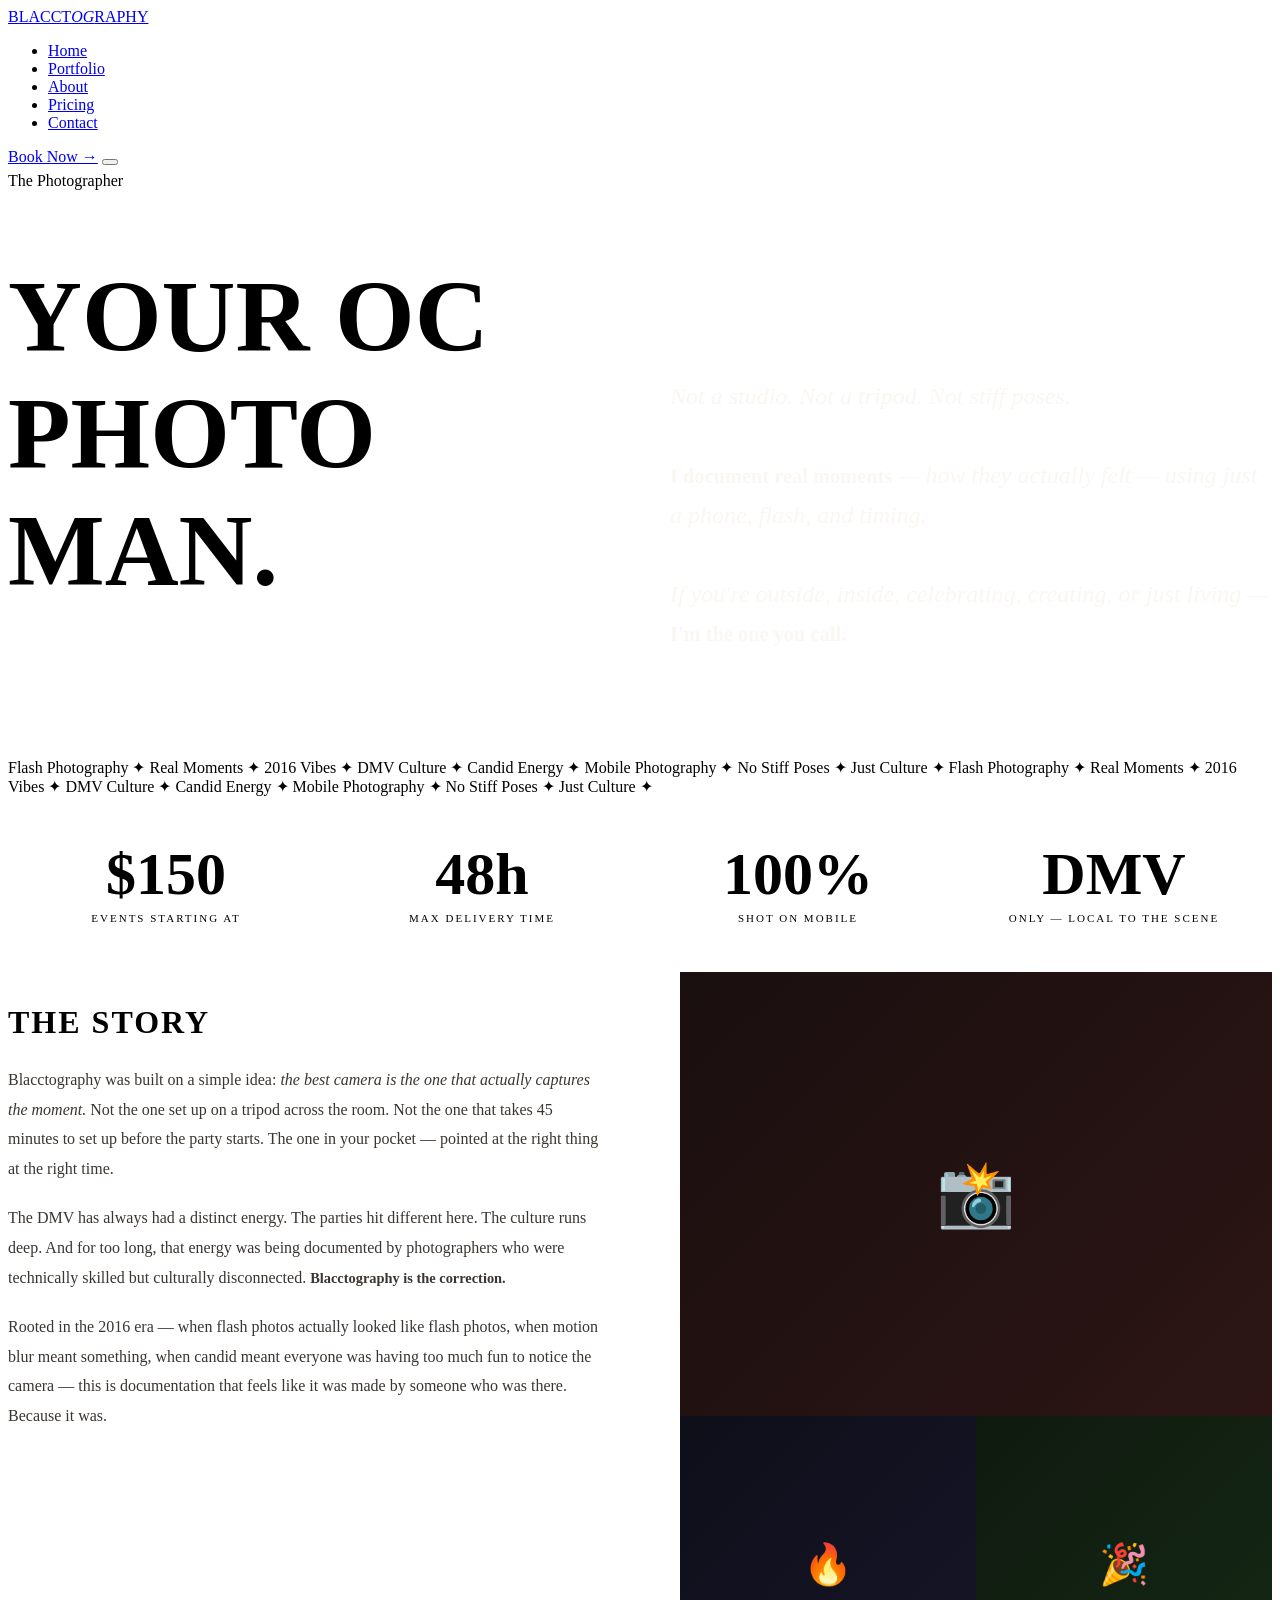
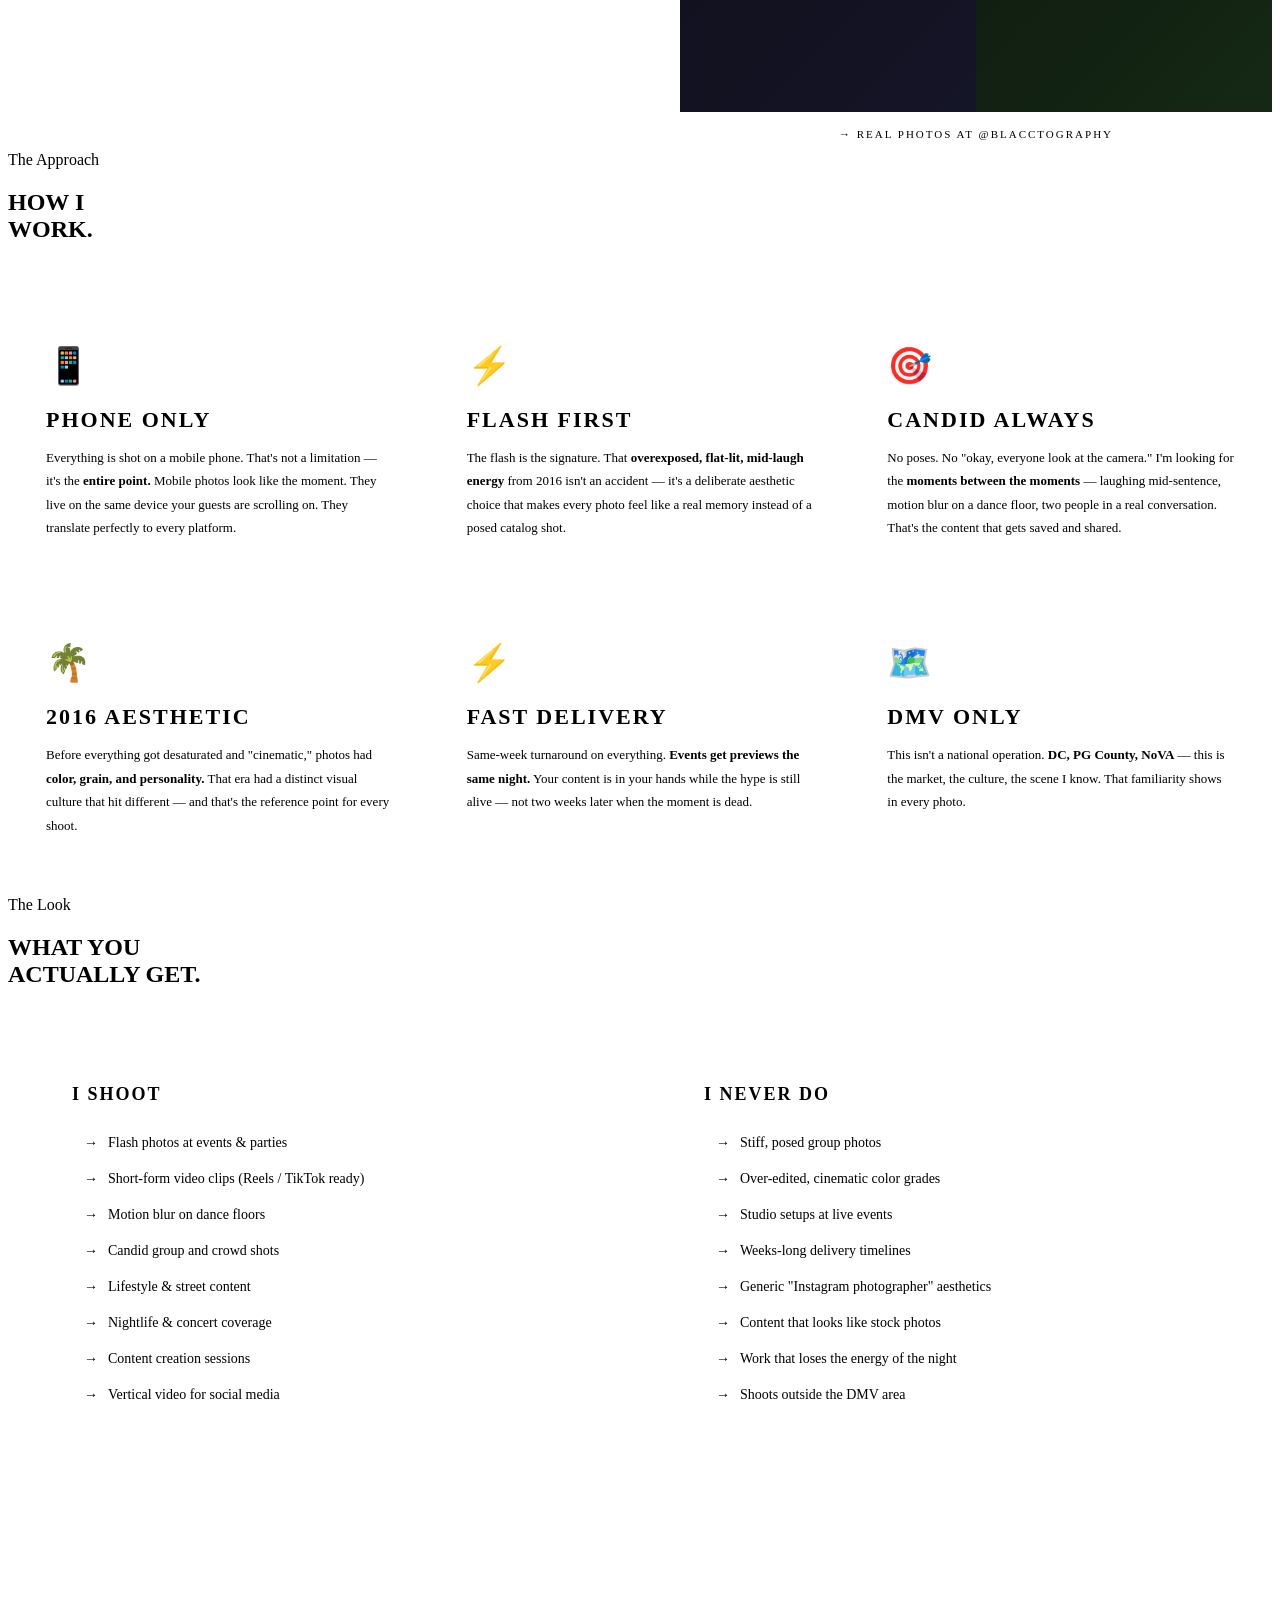
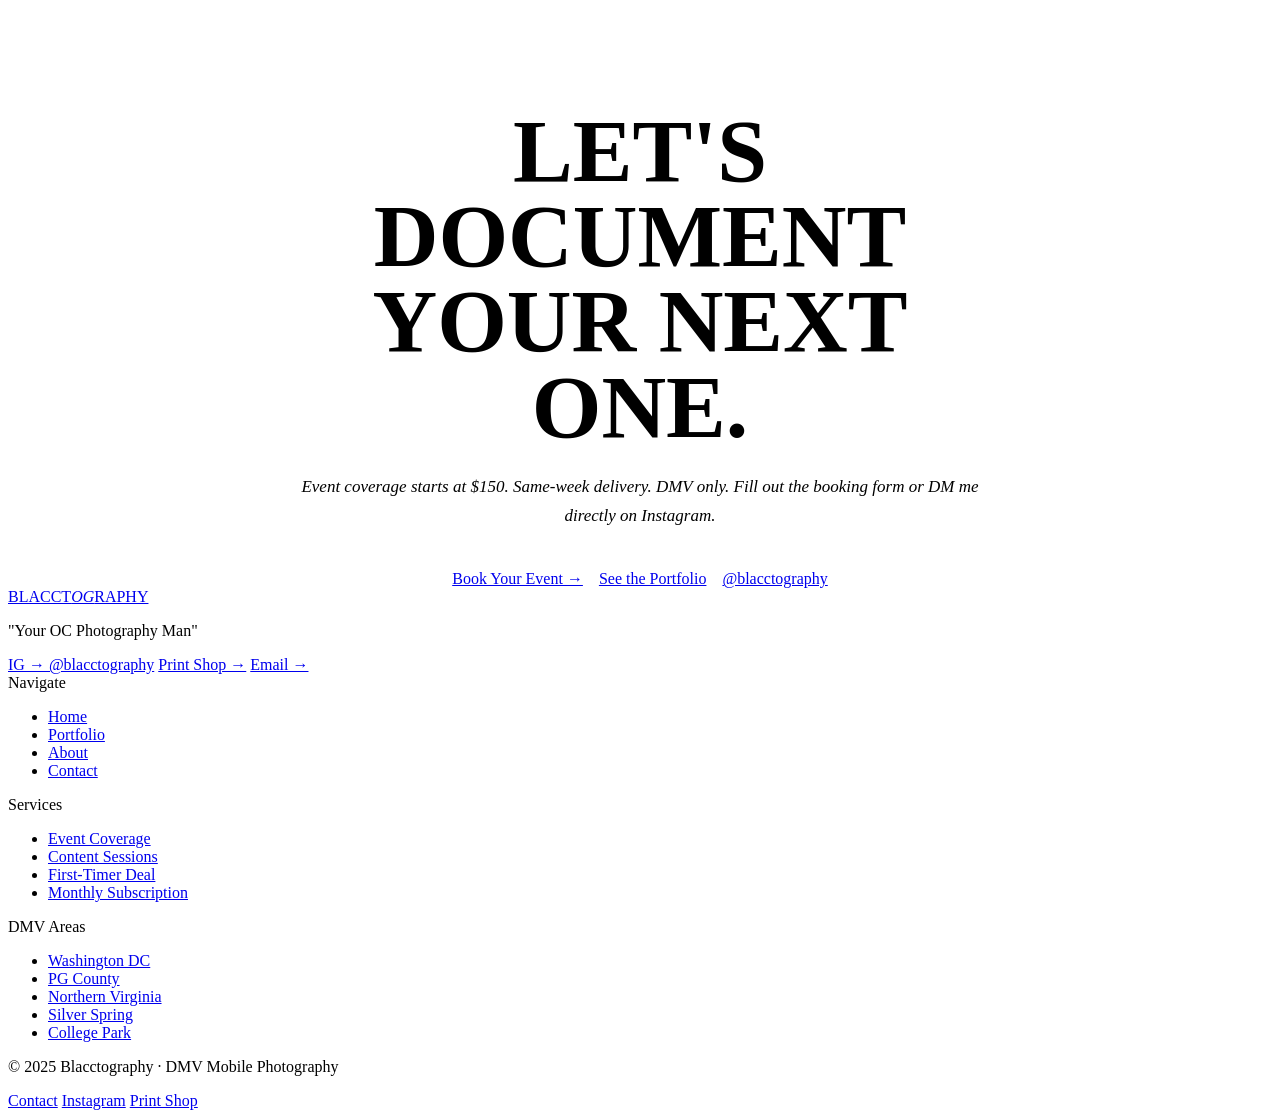
==== commit 725ba685: "Add files via upload" ====
--- a/about.html
+++ b/about.html
@@ -304,7 +304,7 @@
       <ul class="footer-col-links">
         <li><a href="index.html#pricing">Event Coverage</a></li>
         <li><a href="index.html#pricing">Content Sessions</a></li>
-        <li><a href="index.html#pricing">Spring Break</a></li>
+        <li><a href="index.html#pricing">First-Timer Deal</a></li>
         <li><a href="index.html#pricing">Monthly Subscription</a></li>
       </ul>
     </div>
